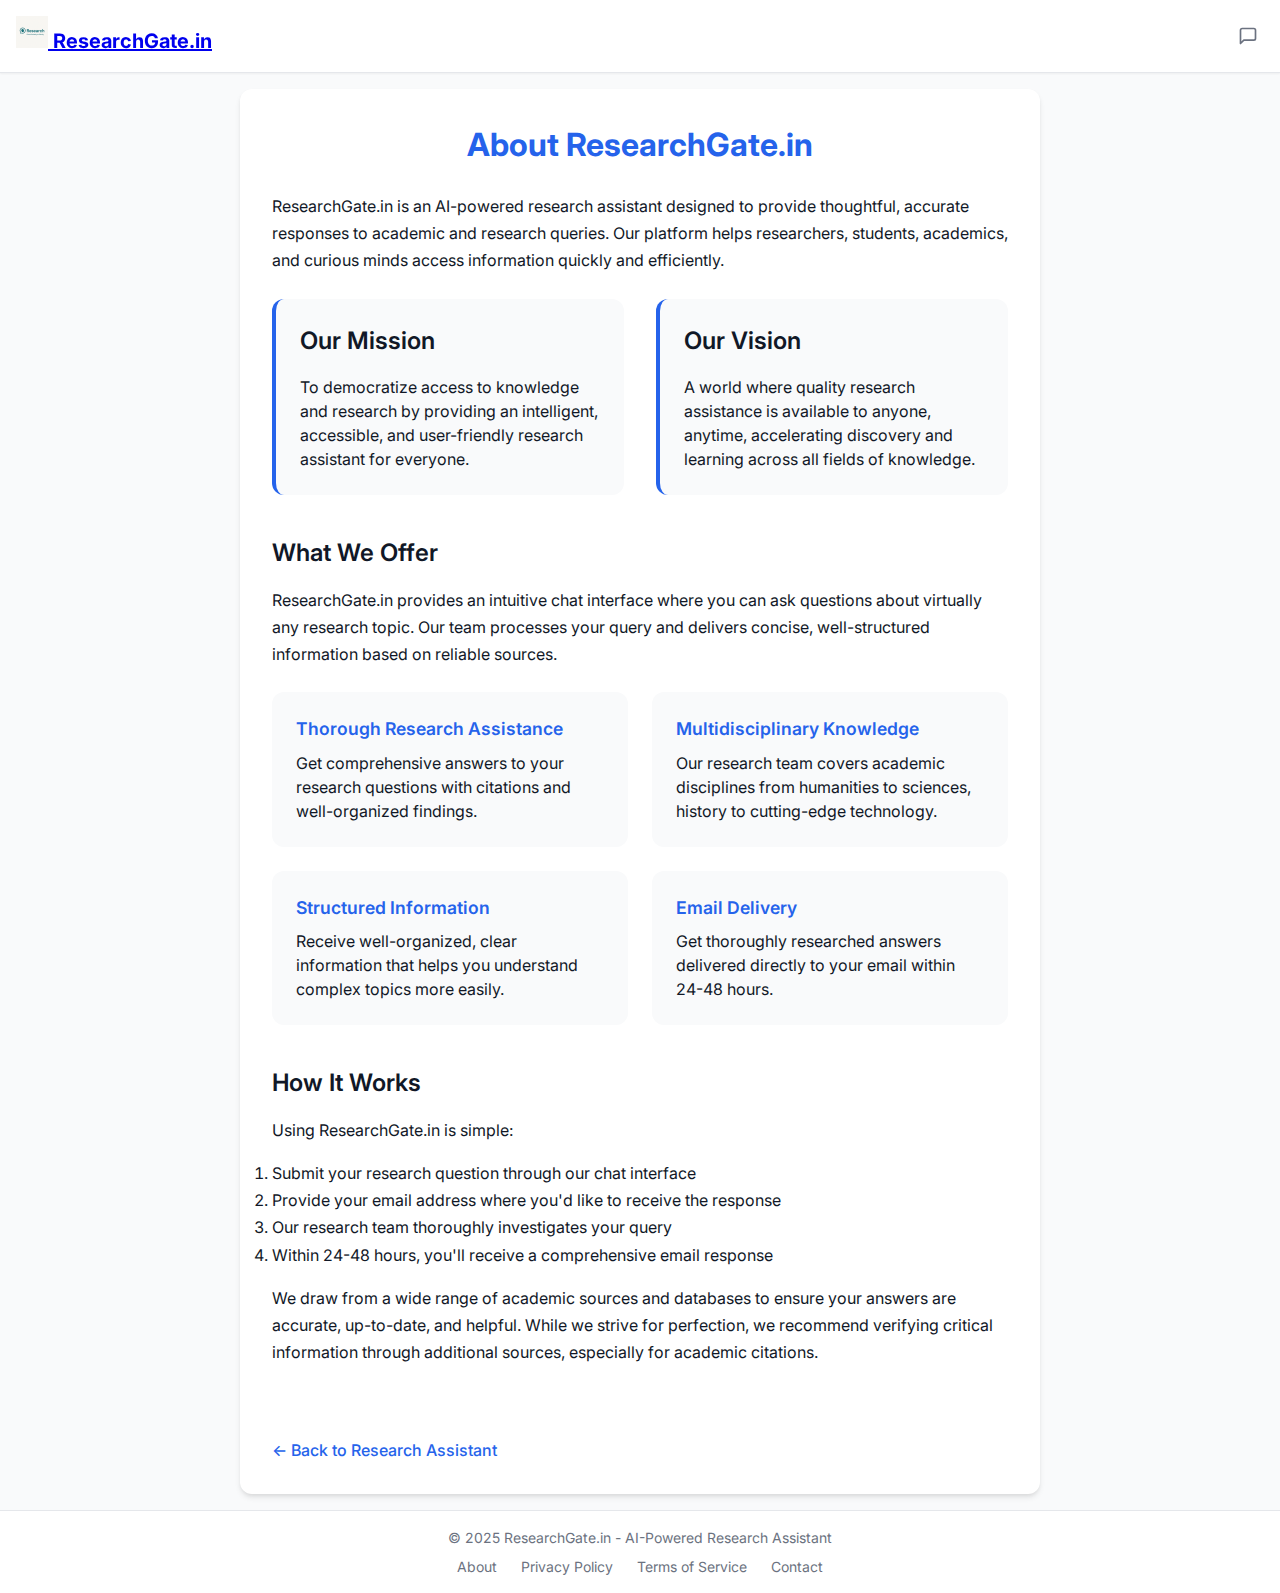
==== pages/about.html @ c2a3c477 "Commented Our Team in about.html" ====
<!DOCTYPE html>
<html lang="en">
<head>
    <meta charset="UTF-8">
    <meta name="viewport" content="width=device-width, initial-scale=1.0">
    <meta name="description" content="About ResearchGate.in - Learn about our AI-powered research assistant">
    <meta name="keywords" content="about, research assistant, AI research, academic research, research tool">
    <meta name="author" content="ResearchGate.in">
    <meta name="robots" content="index, follow">
    
    <!-- Open Graph / Social Media Meta Tags -->
    <meta property="og:title" content="About ResearchGate.in">
    <meta property="og:description" content="Learn about our AI-powered research assistant">
    <meta property="og:type" content="website">
    <meta property="og:url" content="https://mshammas.github.io/researchgatein/pages/about.html">
    <meta property="og:image" content="https://mshammas.github.io/researchgatein/assets/images/og-image.jpg">
    
    <!-- Twitter Card data -->
    <meta name="twitter:card" content="summary_large_image">
    <meta name="twitter:title" content="About ResearchGate.in">
    <meta name="twitter:description" content="Learn about our AI-powered research assistant">
    <meta name="twitter:image" content="https://mshammas.github.io/researchgatein/assets/images/twitter-image.jpg">
    
    <title>About - ResearchGate.in</title>
    
    <!-- Favicon -->
    <link rel="icon" type="image/png" href="../assets/images/favicon.png">
    <link rel="apple-touch-icon" href="../assets/images/apple-touch-icon.png">
    
    <!-- Preload fonts for better performance -->
    <link rel="preconnect" href="https://fonts.googleapis.com">
    <link rel="preconnect" href="https://fonts.gstatic.com" crossorigin>
    <link href="https://fonts.googleapis.com/css2?family=Inter:wght@400;500;600;700&display=swap" rel="stylesheet">
    
    <!-- External CSS -->
    <link rel="stylesheet" href="../assets/css/styles.css">
    
    <style>
        /* About page specific styles */
        .about-container {
            max-width: 800px;
            margin: 0 auto;
            padding: 2rem;
            background-color: var(--bg-primary);
            border-radius: var(--border-radius);
            box-shadow: var(--shadow-md);
        }
        
        .about-section {
            margin-bottom: 2.5rem;
        }
        
        .about-section:last-child {
            margin-bottom: 0;
        }
        
        .about-title {
            font-size: 2rem;
            font-weight: 700;
            color: var(--primary-color);
            margin-bottom: 1.5rem;
            text-align: center;
        }
        
        .section-title {
            font-size: 1.5rem;
            font-weight: 600;
            margin-bottom: 1rem;
            color: var(--text-primary);
        }
        
        .about-text {
            line-height: 1.7;
            margin-bottom: 1rem;
        }
        
        .mission-vision {
            display: grid;
            grid-template-columns: 1fr 1fr;
            gap: 2rem;
            margin-top: 1.5rem;
        }
        
        .mission, .vision {
            background-color: var(--bg-secondary);
            padding: 1.5rem;
            border-radius: var(--border-radius);
            border-left: 4px solid var(--primary-color);
        }
        
        .feature-grid {
            display: grid;
            grid-template-columns: repeat(2, 1fr);
            gap: 1.5rem;
            margin-top: 1.5rem;
        }
        
        .feature-item {
            background-color: var(--bg-secondary);
            padding: 1.5rem;
            border-radius: var(--border-radius);
            display: flex;
            flex-direction: column;
        }
        
        .feature-title {
            font-weight: 600;
            font-size: 1.1rem;
            margin-bottom: 0.5rem;
            color: var(--primary-color);
        }
        
        .team-grid {
            display: grid;
            grid-template-columns: repeat(auto-fill, minmax(200px, 1fr));
            gap: 2rem;
            margin-top: 1.5rem;
        }
        
        .team-member {
            text-align: center;
        }
        
        .team-photo {
            width: 120px;
            height: 120px;
            border-radius: 50%;
            background-color: var(--bg-secondary);
            margin: 0 auto 1rem;
            display: flex;
            align-items: center;
            justify-content: center;
            font-size: 2rem;
            color: var(--primary-color);
        }
        
        .team-name {
            font-weight: 600;
            margin-bottom: 0.25rem;
        }
        
        .team-role {
            font-size: 0.875rem;
            color: var(--text-secondary);
        }
        
        .back-to-home {
            display: inline-block;
            margin-top: 2rem;
            color: var(--primary-color);
            text-decoration: none;
            font-weight: 500;
            transition: var(--transition);
        }
        
        .back-to-home:hover {
            text-decoration: underline;
        }
        
        @media (max-width: 768px) {
            .mission-vision {
                grid-template-columns: 1fr;
                gap: 1rem;
            }
            
            .feature-grid {
                grid-template-columns: 1fr;
            }
            
            .about-container {
                padding: 1.5rem;
            }
        }
    </style>
</head>
<body>
    <header>
        <div class="logo">
            <a href="../index.html">
                <img src="../assets/images/logo.svg" alt="ResearchGate.in Logo">
                <span>ResearchGate.in</span>
            </a>
        </div>
        <div class="header-actions">
            <a href="../index.html" class="icon-button" aria-label="Back to Chat">
                <svg xmlns="http://www.w3.org/2000/svg" width="20" height="20" viewBox="0 0 24 24" fill="none" stroke="currentColor" stroke-width="2" stroke-linecap="round" stroke-linejoin="round">
                    <path d="M21 15a2 2 0 0 1-2 2H7l-4 4V5a2 2 0 0 1 2-2h14a2 2 0 0 1 2 2z"></path>
                </svg>
            </a>
        </div>
    </header>

    <main>
        <div class="about-container">
            <h1 class="about-title">About ResearchGate.in</h1>
            
            <section class="about-section">
                <p class="about-text">
                    ResearchGate.in is an AI-powered research assistant designed to provide thoughtful, accurate responses to academic and research queries. Our platform helps researchers, students, academics, and curious minds access information quickly and efficiently.
                </p>
                
                <div class="mission-vision">
                    <div class="mission">
                        <h3 class="section-title">Our Mission</h3>
                        <p>To democratize access to knowledge and research by providing an intelligent, accessible, and user-friendly research assistant for everyone.</p>
                    </div>
                    
                    <div class="vision">
                        <h3 class="section-title">Our Vision</h3>
                        <p>A world where quality research assistance is available to anyone, anytime, accelerating discovery and learning across all fields of knowledge.</p>
                    </div>
                </div>
            </section>
            
            <section class="about-section">
                <h2 class="section-title">What We Offer</h2>
                <p class="about-text">
                    ResearchGate.in provides an intuitive chat interface where you can ask questions about virtually any research topic. Our team processes your query and delivers concise, well-structured information based on reliable sources.
                </p>
                
                <div class="feature-grid">
                    <div class="feature-item">
                        <h3 class="feature-title">Thorough Research Assistance</h3>
                        <p>Get comprehensive answers to your research questions with citations and well-organized findings.</p>
                    </div>
                    
                    <div class="feature-item">
                        <h3 class="feature-title">Multidisciplinary Knowledge</h3>
                        <p>Our research team covers academic disciplines from humanities to sciences, history to cutting-edge technology.</p>
                    </div>
                    
                    <div class="feature-item">
                        <h3 class="feature-title">Structured Information</h3>
                        <p>Receive well-organized, clear information that helps you understand complex topics more easily.</p>
                    </div>
                    
                    <div class="feature-item">
                        <h3 class="feature-title">Email Delivery</h3>
                        <p>Get thoroughly researched answers delivered directly to your email within 24-48 hours.</p>
                    </div>
                </div>
            </section>
            
            <!--
            <section class="about-section">
                <h2 class="section-title">Our Team</h2>
                <p class="about-text">
                    ResearchGate.in was created by a group of researchers, technologists, and educators passionate about making knowledge more accessible.
                </p>
                
                <div class="team-grid">
                    <div class="team-member">
                        <div class="team-photo">MS</div>
                        <h3 class="team-name">Mohammed Shammas</h3>
                        <p class="team-role">Founder & Lead Researcher</p>
                    </div>
                    
                    <div class="team-member">
                        <div class="team-photo">RJ</div>
                        <h3 class="team-name">Rahul Jain</h3>
                        <p class="team-role">UX Designer</p>
                    </div>
                    
                    <div class="team-member">
                        <div class="team-photo">SK</div>
                        <h3 class="team-name">Sanjay Kumar</h3>
                        <p class="team-role">Full-Stack Developer</p>
                    </div>
                    
                    <div class="team-member">
                        <div class="team-photo">AP</div>
                        <h3 class="team-name">Anjali Patel</h3>
                        <p class="team-role">Research Specialist</p>
                    </div>
                </div>
            </section>
            -->

            <section class="about-section">
                <h2 class="section-title">How It Works</h2>
                <p class="about-text">
                    Using ResearchGate.in is simple:
                </p>
                <ol class="about-text">
                    <li>Submit your research question through our chat interface</li>
                    <li>Provide your email address where you'd like to receive the response</li>
                    <li>Our research team thoroughly investigates your query</li>
                    <li>Within 24-48 hours, you'll receive a comprehensive email response</li>
                </ol>
                <p class="about-text">
                    We draw from a wide range of academic sources and databases to ensure your answers are accurate, up-to-date, and helpful. While we strive for perfection, we recommend verifying critical information through additional sources, especially for academic citations.
                </p>
            </section>
            
            <a href="../index.html" class="back-to-home">
                ← Back to Research Assistant
            </a>
        </div>
    </main>

    <footer>
        <div>&copy; 2025 ResearchGate.in - AI-Powered Research Assistant</div>
        <div class="footer-links">
            <a href="about.html">About</a>
            <a href="privacy.html">Privacy Policy</a>
            <a href="terms.html">Terms of Service</a>
            <a href="contact.html">Contact</a>
        </div>
    </footer>
</body>
</html>
---- assets/css/styles.css ----
:root {
    --primary-color: #2563eb;
    --primary-hover: #1d4ed8;
    --secondary-color: #f3f4f6;
    --text-primary: #111827;
    --text-secondary: #4b5563;
    --text-tertiary: #6b7280;
    --bg-primary: #ffffff;
    --bg-secondary: #f9fafb;
    --border-color: #e5e7eb;
    --assistant-bg: #f0f5ff;
    --user-bg: #f3f4f6;
    --success: #10b981;
    --error: #ef4444;
    --warning: #f59e0b;
    --border-radius: 0.75rem;
    --shadow-sm: 0 1px 2px rgba(0, 0, 0, 0.05);
    --shadow-md: 0 4px 6px -1px rgba(0, 0, 0, 0.1), 0 2px 4px -1px rgba(0, 0, 0, 0.06);
    --shadow-lg: 0 10px 15px -3px rgba(0, 0, 0, 0.1), 0 4px 6px -2px rgba(0, 0, 0, 0.05);
    --transition: all 0.2s ease;
}

* {
    margin: 0;
    padding: 0;
    box-sizing: border-box;
}

body {
    font-family: 'Inter', -apple-system, BlinkMacSystemFont, 'Segoe UI', Roboto, Oxygen, Ubuntu, Cantarell, 'Open Sans', 'Helvetica Neue', sans-serif;
    color: var(--text-primary);
    background-color: var(--bg-secondary);
    line-height: 1.5;
    min-height: 100vh;
    display: flex;
    flex-direction: column;
}

header {
    background-color: var(--bg-primary);
    border-bottom: 1px solid var(--border-color);
    padding: 1rem;
    display: flex;
    align-items: center;
    justify-content: space-between;
    position: sticky;
    top: 0;
    z-index: 10;
    box-shadow: var(--shadow-sm);
}

.logo {
    display: flex;
    align-items: center;
    gap: 0.5rem;
    font-weight: 700;
    font-size: 1.25rem;
    color: var(--primary-color);
}

.logo img {
    height: 2rem;
    width: auto;
}

.header-actions {
    display: flex;
    gap: 1rem;
    align-items: center;
}

main {
    flex: 1;
    display: flex;
    flex-direction: column;
    max-width: 72rem;
    margin: 0 auto;
    width: 100%;
    padding: 1rem;
    height: calc(100vh - 8rem);
}

.chat-container {
    flex: 1;
    display: flex;
    flex-direction: column;
    background-color: var(--bg-primary);
    border-radius: var(--border-radius);
    box-shadow: var(--shadow-md);
    overflow: hidden;
    height: 100%;
}

.chat-header {
    padding: 1rem;
    border-bottom: 1px solid var(--border-color);
    display: flex;
    align-items: center;
    justify-content: space-between;
}

.chat-title {
    font-weight: 600;
    font-size: 1.125rem;
}

.chat-options {
    display: flex;
    gap: 0.5rem;
}

.icon-button {
    background: none;
    border: none;
    cursor: pointer;
    width: 2rem;
    height: 2rem;
    border-radius: 50%;
    display: flex;
    align-items: center;
    justify-content: center;
    color: var(--text-tertiary);
    transition: var(--transition);
}

.icon-button:hover {
    background-color: var(--secondary-color);
    color: var(--text-primary);
}

.chat-messages {
    flex: 1;
    overflow-y: auto;
    padding: 1rem;
    display: flex;
    flex-direction: column;
    gap: 1rem;
}

.message {
    display: flex;
    flex-direction: column;
    max-width: 80%;
    padding: 1rem;
    border-radius: var(--border-radius);
    animation: fadeIn 0.3s ease-in-out;
}

.message.assistant {
    align-self: flex-start;
    background-color: var(--assistant-bg);
    border: 1px solid rgba(37, 99, 235, 0.2);
}

.message.user {
    align-self: flex-end;
    background-color: var(--user-bg);
    border: 1px solid var(--border-color);
}

.message-header {
    display: flex;
    align-items: center;
    gap: 0.5rem;
    margin-bottom: 0.5rem;
}

.avatar {
    width: 1.5rem;
    height: 1.5rem;
    border-radius: 50%;
    background-color: var(--primary-color);
    display: flex;
    align-items: center;
    justify-content: center;
    color: white;
    font-weight: 600;
    font-size: 0.75rem;
}

.user .avatar {
    background-color: var(--text-tertiary);
}

.message-sender {
    font-weight: 600;
    font-size: 0.875rem;
}

.message-time {
    font-size: 0.75rem;
    color: var(--text-tertiary);
}

.message-content {
    word-wrap: break-word;
}

.message-content p {
    margin-bottom: 0.75rem;
}

.message-content p:last-child {
    margin-bottom: 0;
}

/* Email collection form styles */
.email-collection-form {
    margin-top: 1rem;
    display: flex;
    gap: 0.5rem;
}

.email-input {
    flex: 1;
    padding: 0.75rem;
    border: 1px solid var(--border-color);
    border-radius: var(--border-radius);
    font-family: inherit;
    font-size: 0.9rem;
    outline: none;
    transition: var(--transition);
}

.email-input:focus {
    border-color: var(--primary-color);
    box-shadow: 0 0 0 2px rgba(37, 99, 235, 0.2);
}

.submit-email-button {
    background-color: var(--primary-color);
    color: white;
    border: none;
    border-radius: var(--border-radius);
    padding: 0.75rem 1rem;
    font-weight: 500;
    cursor: pointer;
    transition: var(--transition);
}

.submit-email-button:hover {
    background-color: var(--primary-hover);
}

.welcome-message {
    text-align: center;
    max-width: 600px;
    margin: 2rem auto;
    padding: 2rem;
    background-color: var(--bg-primary);
    border-radius: var(--border-radius);
    box-shadow: var(--shadow-md);
}

.welcome-title {
    font-size: 1.5rem;
    font-weight: 700;
    margin-bottom: 1rem;
    color: var(--primary-color);
}

.chat-input-container {
    padding: 1rem;
    border-top: 1px solid var(--border-color);
    background-color: var(--bg-primary);
    position: relative;
}

.chat-input-wrapper {
    display: flex;
    align-items: flex-end;
    border: 1px solid var(--border-color);
    border-radius: var(--border-radius);
    background-color: var(--bg-primary);
    transition: var(--transition);
    position: relative;
    overflow: hidden;
}

.chat-input-wrapper:focus-within {
    border-color: var(--primary-color);
    box-shadow: 0 0 0 2px rgba(37, 99, 235, 0.2);
}

.chat-input {
    flex: 1;
    border: none;
    outline: none;
    padding: 0.75rem 1rem;
    resize: none;
    font-family: inherit;
    font-size: 1rem;
    color: var(--text-primary);
    min-height: 3rem;
    max-height: 10rem;
    overflow-y: auto;
    background: transparent;
}

.chat-input::placeholder {
    color: var(--text-tertiary);
}

.chat-actions {
    display: flex;
    align-items: center;
    padding-right: 0.5rem;
}

.attachment-button,
.send-button {
    background: none;
    border: none;
    cursor: pointer;
    width: 2.5rem;
    height: 2.5rem;
    border-radius: 50%;
    display: flex;
    align-items: center;
    justify-content: center;
    transition: var(--transition);
}

.attachment-button {
    color: var(--text-tertiary);
}

.attachment-button:hover {
    background-color: var(--secondary-color);
    color: var(--text-primary);
}

.send-button {
    background-color: var(--primary-color);
    color: white;
    margin-left: 0.5rem;
}

.send-button:hover {
    background-color: var(--primary-hover);
}

.send-button:disabled {
    background-color: var(--border-color);
    cursor: not-allowed;
}

.rate-limit-info {
    font-size: 0.75rem;
    color: var(--text-tertiary);
    text-align: center;
    margin-top: 0.5rem;
}

footer {
    background-color: var(--bg-primary);
    border-top: 1px solid var(--border-color);
    padding: 1rem;
    text-align: center;
    font-size: 0.875rem;
    color: var(--text-tertiary);
}

.footer-links {
    display: flex;
    justify-content: center;
    gap: 1.5rem;
    margin-top: 0.5rem;
}

.footer-links a {
    color: var(--text-tertiary);
    text-decoration: none;
    transition: var(--transition);
}

.footer-links a:hover {
    color: var(--primary-color);
}

/* Loading animation */
.loading {
    display: inline-flex;
    align-items: center;
    gap: 0.25rem;
}

.loading-dot {
    width: 0.5rem;
    height: 0.5rem;
    border-radius: 50%;
    background-color: var(--primary-color);
    animation: bounce 1.4s infinite ease-in-out both;
}

.loading-dot:nth-child(1) {
    animation-delay: -0.32s;
}

.loading-dot:nth-child(2) {
    animation-delay: -0.16s;
}

@keyframes bounce {
    0%, 80%, 100% {
        transform: scale(0);
    }
    40% {
        transform: scale(1);
    }
}

@keyframes fadeIn {
    from {
        opacity: 0;
        transform: translateY(10px);
    }
    to {
        opacity: 1;
        transform: translateY(0);
    }
}

/* Responsive adjustments */
@media (max-width: 768px) {
    .message {
        max-width: 90%;
    }
}

@media (max-width: 480px) {
    header {
        padding: 0.75rem;
    }

    .logo {
        font-size: 1rem;
    }

    .logo img {
        height: 1.5rem;
    }

    main {
        padding: 0.5rem;
        height: calc(100vh - 7rem);
    }

    .chat-header {
        padding: 0.75rem;
    }

    .chat-title {
        font-size: 1rem;
    }

    .message {
        padding: 0.75rem;
        max-width: 100%;
    }

    .chat-input-container {
        padding: 0.75rem;
    }

    .chat-input {
        padding: 0.5rem 0.75rem;
        font-size: 0.875rem;
    }

    .welcome-message {
        padding: 1.5rem;
        margin: 1rem auto;
    }

    .welcome-title {
        font-size: 1.25rem;
    }

    footer {
        padding: 0.75rem;
    }
}
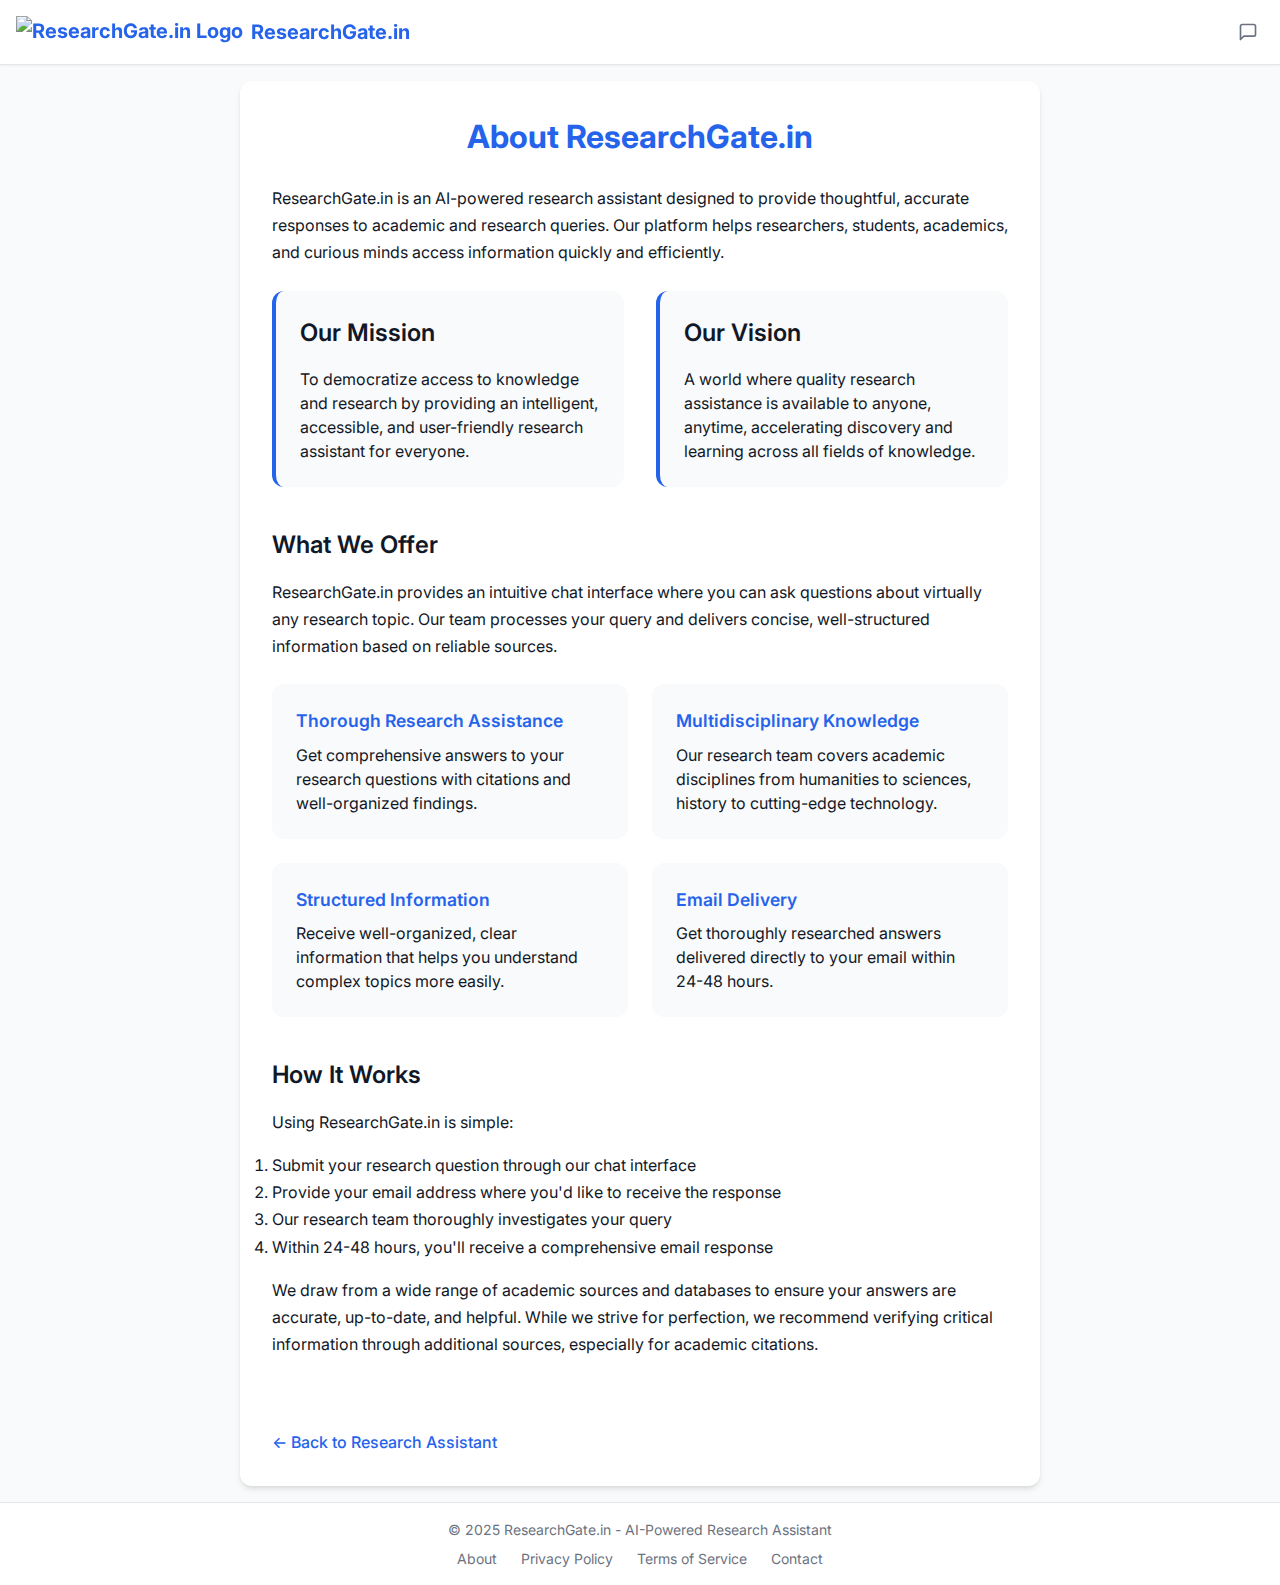
==== commit 1451c494: "updates to fix header" ====
--- a/pages/about.html
+++ b/pages/about.html
@@ -176,8 +176,8 @@
 <body>
     <header>
         <div class="logo">
-            <a href="../index.html">
-                <img src="../assets/images/logo.svg" alt="ResearchGate.in Logo">
+            <a href="./index.html" title="Go to homepage">
+                <img src="./assets/images/icon-transparent.png" alt="ResearchGate.in Logo">
                 <span>ResearchGate.in</span>
             </a>
         </div>
--- a/assets/css/styles.css
+++ b/assets/css/styles.css
@@ -58,9 +58,27 @@
     color: var(--primary-color);
 }
 
+.logo a {
+    display: flex;
+    align-items: center;
+    gap: 0.5rem;
+    text-decoration: none;
+    color: var(--primary-color);
+}
+
 .logo img {
     height: 2rem;
     width: auto;
+    display: block; /* Helps with alignment */
+}
+
+.logo span {
+    font-weight: 700;
+    font-size: 1.25rem;
+}
+
+.logo a:hover {
+    opacity: 0.9;
 }
 
 .header-actions {
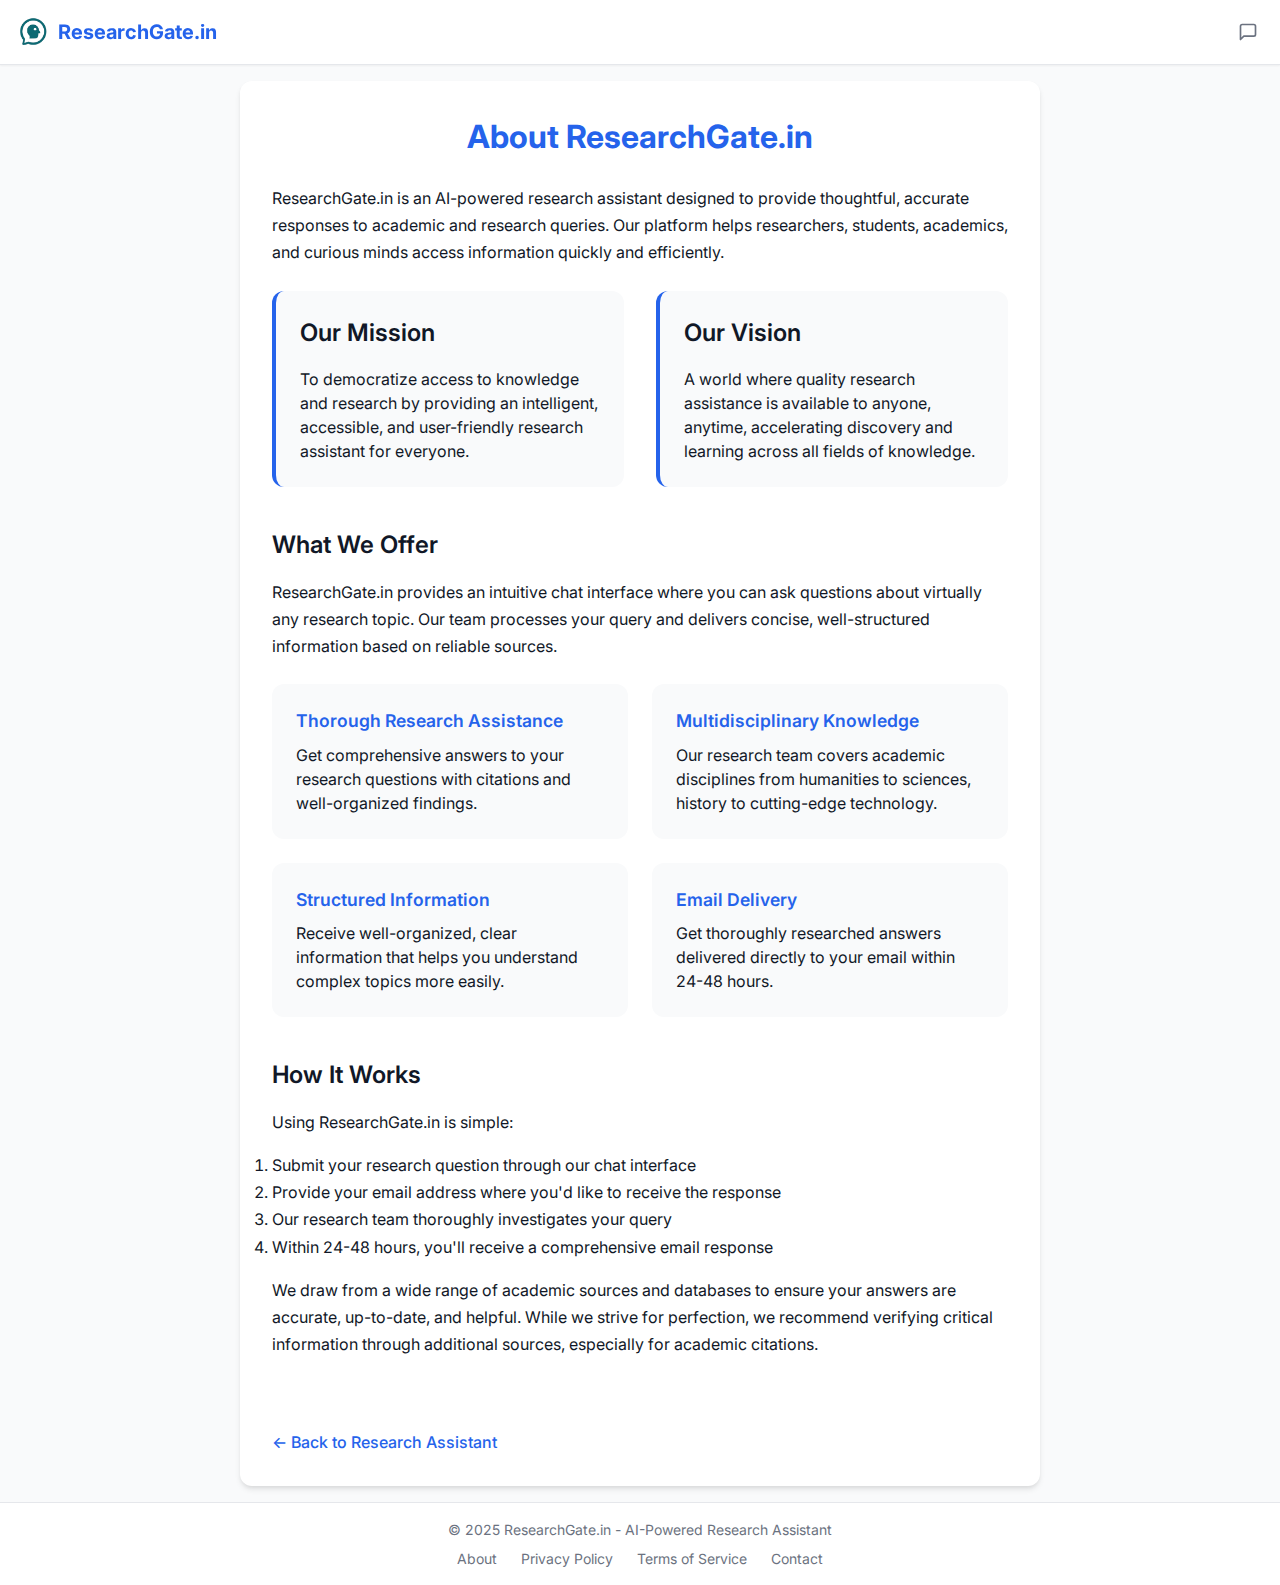
==== commit 89d9998e: "updates to fix header and mobile optimization in css" ====
--- a/pages/about.html
+++ b/pages/about.html
@@ -2,7 +2,7 @@
 <html lang="en">
 <head>
     <meta charset="UTF-8">
-    <meta name="viewport" content="width=device-width, initial-scale=1.0">
+    <meta name="viewport" content="width=device-width, initial-scale=1.0, maximum-scale=1.0, user-scalable=no">
     <meta name="description" content="About ResearchGate.in - Learn about our AI-powered research assistant">
     <meta name="keywords" content="about, research assistant, AI research, academic research, research tool">
     <meta name="author" content="ResearchGate.in">
@@ -176,8 +176,8 @@
 <body>
     <header>
         <div class="logo">
-            <a href="./index.html" title="Go to homepage">
-                <img src="./assets/images/icon-transparent.png" alt="ResearchGate.in Logo">
+            <a href="../index.html" title="Go to homepage">
+                <img src="../assets/images/icon-transparent.png" alt="ResearchGate.in Logo">
                 <span>ResearchGate.in</span>
             </a>
         </div>
--- a/assets/css/styles.css
+++ b/assets/css/styles.css
@@ -153,6 +153,7 @@
     display: flex;
     flex-direction: column;
     gap: 1rem;
+    -webkit-overflow-scrolling: touch; /* Fix iOS scrolling */
 }
 
 .message {
@@ -447,55 +448,133 @@
 }
 
 @media (max-width: 480px) {
+    /* Header adjustments */
     header {
-        padding: 0.75rem;
-    }
-
+        padding: 0.5rem 0.75rem;
+    }
+    
     .logo {
         font-size: 1rem;
     }
-
+    
     .logo img {
         height: 1.5rem;
     }
-
+    
+    .logo span {
+        font-size: 1rem;
+    }
+    
+    /* Main content adjustments */
     main {
         padding: 0.5rem;
-        height: calc(100vh - 7rem);
-    }
-
+        height: calc(100vh - 6.5rem);
+    }
+    
+    /* Chat container adjustments */
+    .chat-container {
+        border-radius: 0.5rem;
+    }
+    
     .chat-header {
-        padding: 0.75rem;
-    }
-
+        padding: 0.5rem 0.75rem;
+    }
+    
     .chat-title {
         font-size: 1rem;
     }
-
+    
+    .chat-messages {
+        padding: 0.5rem;
+        gap: 0.75rem;
+    }
+    
     .message {
+        padding: 0.5rem 0.75rem;
+        max-width: 100%;
+        margin-bottom: 0.25rem;
+    }
+    
+    /* Input area adjustments */
+    .chat-input-container {
+        padding: 0.5rem 0.75rem;
+    }
+    
+    .chat-input {
+        padding: 0.5rem;
+        min-height: 2.5rem;
+        font-size: 0.875rem;
+    }
+    
+    .chat-actions {
+        padding-right: 0.25rem;
+    }
+    
+    /* Welcome message adjustments */
+    .welcome-message {
+        padding: 1rem;
+        margin: 0.5rem auto 1rem;
+    }
+    
+    .welcome-title {
+        font-size: 1.125rem;
+        margin-bottom: 0.75rem;
+    }
+    
+    /* Footer adjustments */
+    footer {
+        padding: 0.5rem;
+        font-size: 0.75rem;
+    }
+    
+    .footer-links {
+        gap: 0.75rem;
+    }
+    
+    /* Email form adjustments */
+    .email-collection-form {
+        flex-direction: column;
+        gap: 0.5rem;
+    }
+    
+    .email-input, 
+    .submit-email-button {
+        width: 100%;
+    }
+
+    /* Touch-friendly improvements */
+    .icon-button,
+    .attachment-button,
+    .send-button {
+        min-width: 2.5rem;
+        min-height: 2.5rem;
+    }
+    
+    .chat-input-wrapper {
+        padding-right: 0.25rem;
+    }
+    
+    /* Increase spacing between footer links for touch */
+    .footer-links a {
+        padding: 0.25rem 0;
+    }
+}
+
+/* Very small screens */
+@media (max-width: 320px) {
+    .logo span {
+        font-size: 0.875rem;
+    }
+    
+    .message-content {
+        font-size: 0.875rem;
+    }
+    
+    .welcome-message {
         padding: 0.75rem;
-        max-width: 100%;
-    }
-
-    .chat-input-container {
-        padding: 0.75rem;
-    }
-
-    .chat-input {
-        padding: 0.5rem 0.75rem;
-        font-size: 0.875rem;
-    }
-
-    .welcome-message {
-        padding: 1.5rem;
-        margin: 1rem auto;
-    }
-
+    }
+    
     .welcome-title {
-        font-size: 1.25rem;
-    }
-
-    footer {
-        padding: 0.75rem;
-    }
-}
+        font-size: 1rem;
+    }
+}
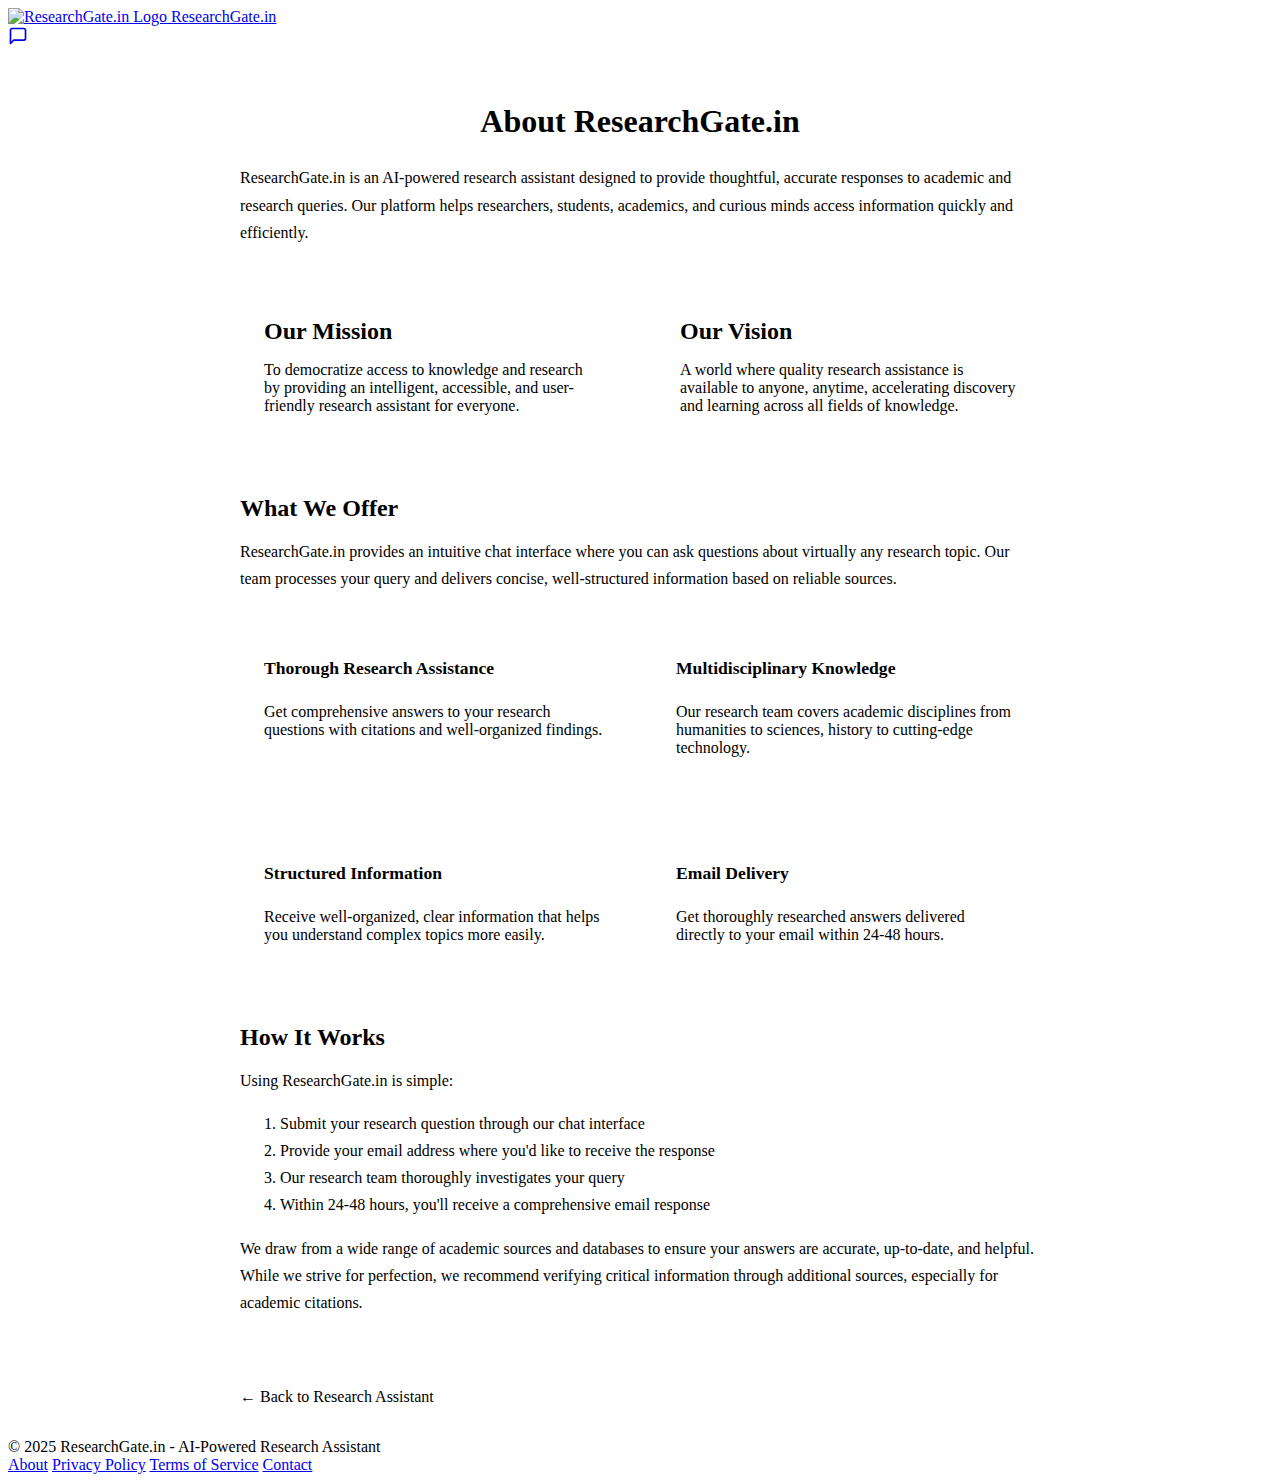
==== commit 66137806: "updated home to researchgate.in" ====
--- a/pages/about.html
+++ b/pages/about.html
@@ -12,20 +12,20 @@
     <meta property="og:title" content="About ResearchGate.in">
     <meta property="og:description" content="Learn about our AI-powered research assistant">
     <meta property="og:type" content="website">
-    <meta property="og:url" content="https://mshammas.github.io/researchgatein/pages/about.html">
-    <meta property="og:image" content="https://mshammas.github.io/researchgatein/assets/images/og-image.jpg">
+    <meta property="og:url" content="https://researchgate.in">
+    <meta property="og:image" content="https://researchgate.in/assets/images/og-image.jpg">
     
     <!-- Twitter Card data -->
     <meta name="twitter:card" content="summary_large_image">
     <meta name="twitter:title" content="About ResearchGate.in">
     <meta name="twitter:description" content="Learn about our AI-powered research assistant">
-    <meta name="twitter:image" content="https://mshammas.github.io/researchgatein/assets/images/twitter-image.jpg">
+    <meta name="twitter:image" content="https://researchgate.in/assets/images/twitter-image.jpg">
     
     <title>About - ResearchGate.in</title>
     
     <!-- Favicon -->
-    <link rel="icon" type="image/png" href="../assets/images/favicon.png">
-    <link rel="apple-touch-icon" href="../assets/images/apple-touch-icon.png">
+    <link rel="icon" type="image/png" href="./assets/images/favicon.png">
+    <link rel="apple-touch-icon" href="./assets/images/apple-touch-icon.png">
     
     <!-- Preload fonts for better performance -->
     <link rel="preconnect" href="https://fonts.googleapis.com">
@@ -33,7 +33,7 @@
     <link href="https://fonts.googleapis.com/css2?family=Inter:wght@400;500;600;700&display=swap" rel="stylesheet">
     
     <!-- External CSS -->
-    <link rel="stylesheet" href="../assets/css/styles.css">
+    <link rel="stylesheet" href="./assets/css/styles.css">
     
     <style>
         /* About page specific styles */
@@ -177,7 +177,7 @@
     <header>
         <div class="logo">
             <a href="../index.html" title="Go to homepage">
-                <img src="../assets/images/icon-transparent.png" alt="ResearchGate.in Logo">
+                <img src="./assets/images/icon-transparent.png" alt="ResearchGate.in Logo">
                 <span>ResearchGate.in</span>
             </a>
         </div>
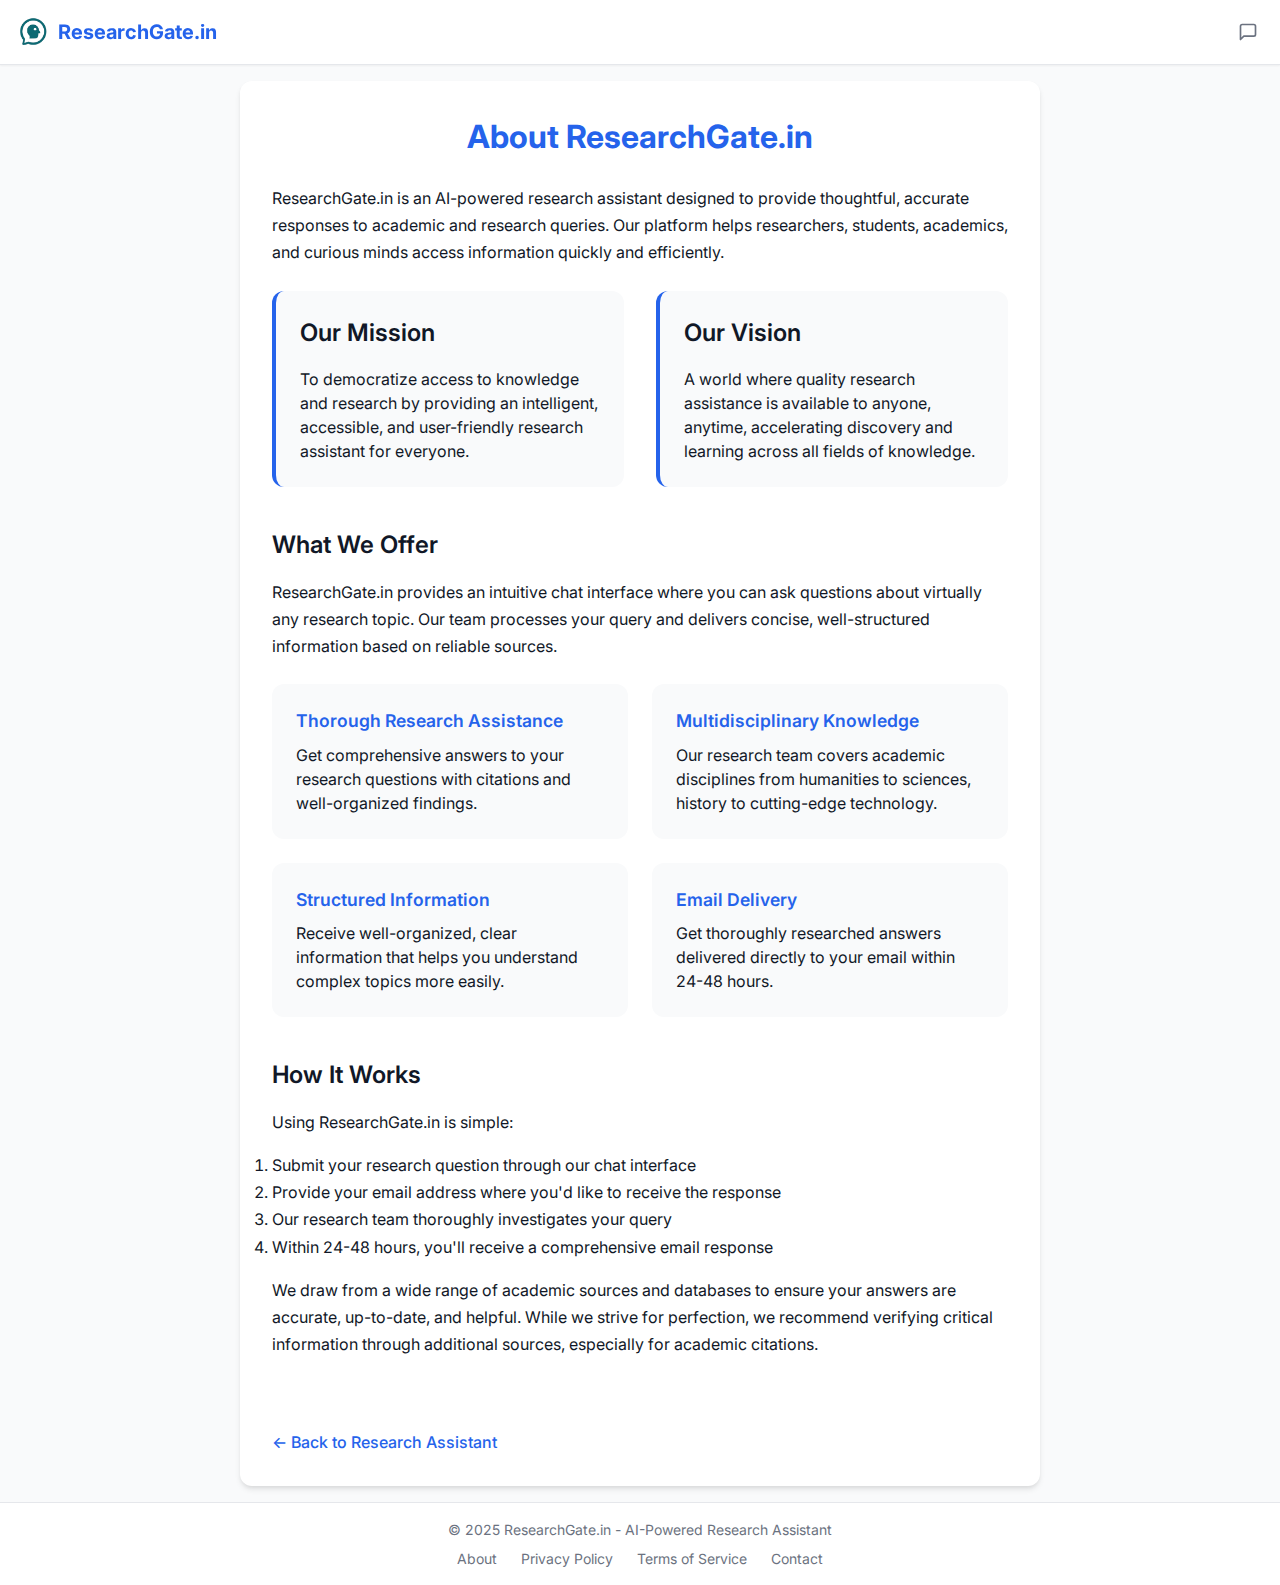
==== commit ba1eb3b6: "fixed links" ====
--- a/pages/about.html
+++ b/pages/about.html
@@ -24,8 +24,8 @@
     <title>About - ResearchGate.in</title>
     
     <!-- Favicon -->
-    <link rel="icon" type="image/png" href="./assets/images/favicon.png">
-    <link rel="apple-touch-icon" href="./assets/images/apple-touch-icon.png">
+    <link rel="icon" type="image/png" href="../assets/images/favicon.png">
+    <link rel="apple-touch-icon" href="../assets/images/apple-touch-icon.png">
     
     <!-- Preload fonts for better performance -->
     <link rel="preconnect" href="https://fonts.googleapis.com">
@@ -33,7 +33,7 @@
     <link href="https://fonts.googleapis.com/css2?family=Inter:wght@400;500;600;700&display=swap" rel="stylesheet">
     
     <!-- External CSS -->
-    <link rel="stylesheet" href="./assets/css/styles.css">
+    <link rel="stylesheet" href="../assets/css/styles.css">
     
     <style>
         /* About page specific styles */
@@ -177,7 +177,7 @@
     <header>
         <div class="logo">
             <a href="../index.html" title="Go to homepage">
-                <img src="./assets/images/icon-transparent.png" alt="ResearchGate.in Logo">
+                <img src="../assets/images/icon-transparent.png" alt="ResearchGate.in Logo">
                 <span>ResearchGate.in</span>
             </a>
         </div>
--- a/assets/css/styles.css
+++ b/assets/css/styles.css
@@ -0,0 +1,580 @@
+:root {
+    --primary-color: #2563eb;
+    --primary-hover: #1d4ed8;
+    --secondary-color: #f3f4f6;
+    --text-primary: #111827;
+    --text-secondary: #4b5563;
+    --text-tertiary: #6b7280;
+    --bg-primary: #ffffff;
+    --bg-secondary: #f9fafb;
+    --border-color: #e5e7eb;
+    --assistant-bg: #f0f5ff;
+    --user-bg: #f3f4f6;
+    --success: #10b981;
+    --error: #ef4444;
+    --warning: #f59e0b;
+    --border-radius: 0.75rem;
+    --shadow-sm: 0 1px 2px rgba(0, 0, 0, 0.05);
+    --shadow-md: 0 4px 6px -1px rgba(0, 0, 0, 0.1), 0 2px 4px -1px rgba(0, 0, 0, 0.06);
+    --shadow-lg: 0 10px 15px -3px rgba(0, 0, 0, 0.1), 0 4px 6px -2px rgba(0, 0, 0, 0.05);
+    --transition: all 0.2s ease;
+}
+
+* {
+    margin: 0;
+    padding: 0;
+    box-sizing: border-box;
+}
+
+body {
+    font-family: 'Inter', -apple-system, BlinkMacSystemFont, 'Segoe UI', Roboto, Oxygen, Ubuntu, Cantarell, 'Open Sans', 'Helvetica Neue', sans-serif;
+    color: var(--text-primary);
+    background-color: var(--bg-secondary);
+    line-height: 1.5;
+    min-height: 100vh;
+    display: flex;
+    flex-direction: column;
+}
+
+header {
+    background-color: var(--bg-primary);
+    border-bottom: 1px solid var(--border-color);
+    padding: 1rem;
+    display: flex;
+    align-items: center;
+    justify-content: space-between;
+    position: sticky;
+    top: 0;
+    z-index: 10;
+    box-shadow: var(--shadow-sm);
+}
+
+.logo {
+    display: flex;
+    align-items: center;
+    gap: 0.5rem;
+    font-weight: 700;
+    font-size: 1.25rem;
+    color: var(--primary-color);
+}
+
+.logo a {
+    display: flex;
+    align-items: center;
+    gap: 0.5rem;
+    text-decoration: none;
+    color: var(--primary-color);
+}
+
+.logo img {
+    height: 2rem;
+    width: auto;
+    display: block; /* Helps with alignment */
+}
+
+.logo span {
+    font-weight: 700;
+    font-size: 1.25rem;
+}
+
+.logo a:hover {
+    opacity: 0.9;
+}
+
+.header-actions {
+    display: flex;
+    gap: 1rem;
+    align-items: center;
+}
+
+main {
+    flex: 1;
+    display: flex;
+    flex-direction: column;
+    max-width: 72rem;
+    margin: 0 auto;
+    width: 100%;
+    padding: 1rem;
+    height: calc(100vh - 8rem);
+}
+
+.chat-container {
+    flex: 1;
+    display: flex;
+    flex-direction: column;
+    background-color: var(--bg-primary);
+    border-radius: var(--border-radius);
+    box-shadow: var(--shadow-md);
+    overflow: hidden;
+    height: 100%;
+}
+
+.chat-header {
+    padding: 1rem;
+    border-bottom: 1px solid var(--border-color);
+    display: flex;
+    align-items: center;
+    justify-content: space-between;
+}
+
+.chat-title {
+    font-weight: 600;
+    font-size: 1.125rem;
+}
+
+.chat-options {
+    display: flex;
+    gap: 0.5rem;
+}
+
+.icon-button {
+    background: none;
+    border: none;
+    cursor: pointer;
+    width: 2rem;
+    height: 2rem;
+    border-radius: 50%;
+    display: flex;
+    align-items: center;
+    justify-content: center;
+    color: var(--text-tertiary);
+    transition: var(--transition);
+}
+
+.icon-button:hover {
+    background-color: var(--secondary-color);
+    color: var(--text-primary);
+}
+
+.chat-messages {
+    flex: 1;
+    overflow-y: auto;
+    padding: 1rem;
+    display: flex;
+    flex-direction: column;
+    gap: 1rem;
+    -webkit-overflow-scrolling: touch; /* Fix iOS scrolling */
+}
+
+.message {
+    display: flex;
+    flex-direction: column;
+    max-width: 80%;
+    padding: 1rem;
+    border-radius: var(--border-radius);
+    animation: fadeIn 0.3s ease-in-out;
+}
+
+.message.assistant {
+    align-self: flex-start;
+    background-color: var(--assistant-bg);
+    border: 1px solid rgba(37, 99, 235, 0.2);
+}
+
+.message.user {
+    align-self: flex-end;
+    background-color: var(--user-bg);
+    border: 1px solid var(--border-color);
+}
+
+.message-header {
+    display: flex;
+    align-items: center;
+    gap: 0.5rem;
+    margin-bottom: 0.5rem;
+}
+
+.avatar {
+    width: 1.5rem;
+    height: 1.5rem;
+    border-radius: 50%;
+    background-color: var(--primary-color);
+    display: flex;
+    align-items: center;
+    justify-content: center;
+    color: white;
+    font-weight: 600;
+    font-size: 0.75rem;
+}
+
+.user .avatar {
+    background-color: var(--text-tertiary);
+}
+
+.message-sender {
+    font-weight: 600;
+    font-size: 0.875rem;
+}
+
+.message-time {
+    font-size: 0.75rem;
+    color: var(--text-tertiary);
+}
+
+.message-content {
+    word-wrap: break-word;
+}
+
+.message-content p {
+    margin-bottom: 0.75rem;
+}
+
+.message-content p:last-child {
+    margin-bottom: 0;
+}
+
+/* Email collection form styles */
+.email-collection-form {
+    margin-top: 1rem;
+    display: flex;
+    gap: 0.5rem;
+}
+
+.email-input {
+    flex: 1;
+    padding: 0.75rem;
+    border: 1px solid var(--border-color);
+    border-radius: var(--border-radius);
+    font-family: inherit;
+    font-size: 0.9rem;
+    outline: none;
+    transition: var(--transition);
+}
+
+.email-input:focus {
+    border-color: var(--primary-color);
+    box-shadow: 0 0 0 2px rgba(37, 99, 235, 0.2);
+}
+
+.submit-email-button {
+    background-color: var(--primary-color);
+    color: white;
+    border: none;
+    border-radius: var(--border-radius);
+    padding: 0.75rem 1rem;
+    font-weight: 500;
+    cursor: pointer;
+    transition: var(--transition);
+}
+
+.submit-email-button:hover {
+    background-color: var(--primary-hover);
+}
+
+.welcome-message {
+    text-align: center;
+    max-width: 600px;
+    margin: 2rem auto;
+    padding: 2rem;
+    background-color: var(--bg-primary);
+    border-radius: var(--border-radius);
+    box-shadow: var(--shadow-md);
+}
+
+.welcome-title {
+    font-size: 1.5rem;
+    font-weight: 700;
+    margin-bottom: 1rem;
+    color: var(--primary-color);
+}
+
+.chat-input-container {
+    padding: 1rem;
+    border-top: 1px solid var(--border-color);
+    background-color: var(--bg-primary);
+    position: relative;
+}
+
+.chat-input-wrapper {
+    display: flex;
+    align-items: flex-end;
+    border: 1px solid var(--border-color);
+    border-radius: var(--border-radius);
+    background-color: var(--bg-primary);
+    transition: var(--transition);
+    position: relative;
+    overflow: hidden;
+}
+
+.chat-input-wrapper:focus-within {
+    border-color: var(--primary-color);
+    box-shadow: 0 0 0 2px rgba(37, 99, 235, 0.2);
+}
+
+.chat-input {
+    flex: 1;
+    border: none;
+    outline: none;
+    padding: 0.75rem 1rem;
+    resize: none;
+    font-family: inherit;
+    font-size: 1rem;
+    color: var(--text-primary);
+    min-height: 3rem;
+    max-height: 10rem;
+    overflow-y: auto;
+    background: transparent;
+}
+
+.chat-input::placeholder {
+    color: var(--text-tertiary);
+}
+
+.chat-actions {
+    display: flex;
+    align-items: center;
+    padding-right: 0.5rem;
+}
+
+.attachment-button,
+.send-button {
+    background: none;
+    border: none;
+    cursor: pointer;
+    width: 2.5rem;
+    height: 2.5rem;
+    border-radius: 50%;
+    display: flex;
+    align-items: center;
+    justify-content: center;
+    transition: var(--transition);
+}
+
+.attachment-button {
+    color: var(--text-tertiary);
+}
+
+.attachment-button:hover {
+    background-color: var(--secondary-color);
+    color: var(--text-primary);
+}
+
+.send-button {
+    background-color: var(--primary-color);
+    color: white;
+    margin-left: 0.5rem;
+}
+
+.send-button:hover {
+    background-color: var(--primary-hover);
+}
+
+.send-button:disabled {
+    background-color: var(--border-color);
+    cursor: not-allowed;
+}
+
+.rate-limit-info {
+    font-size: 0.75rem;
+    color: var(--text-tertiary);
+    text-align: center;
+    margin-top: 0.5rem;
+}
+
+footer {
+    background-color: var(--bg-primary);
+    border-top: 1px solid var(--border-color);
+    padding: 1rem;
+    text-align: center;
+    font-size: 0.875rem;
+    color: var(--text-tertiary);
+}
+
+.footer-links {
+    display: flex;
+    justify-content: center;
+    gap: 1.5rem;
+    margin-top: 0.5rem;
+}
+
+.footer-links a {
+    color: var(--text-tertiary);
+    text-decoration: none;
+    transition: var(--transition);
+}
+
+.footer-links a:hover {
+    color: var(--primary-color);
+}
+
+/* Loading animation */
+.loading {
+    display: inline-flex;
+    align-items: center;
+    gap: 0.25rem;
+}
+
+.loading-dot {
+    width: 0.5rem;
+    height: 0.5rem;
+    border-radius: 50%;
+    background-color: var(--primary-color);
+    animation: bounce 1.4s infinite ease-in-out both;
+}
+
+.loading-dot:nth-child(1) {
+    animation-delay: -0.32s;
+}
+
+.loading-dot:nth-child(2) {
+    animation-delay: -0.16s;
+}
+
+@keyframes bounce {
+    0%, 80%, 100% {
+        transform: scale(0);
+    }
+    40% {
+        transform: scale(1);
+    }
+}
+
+@keyframes fadeIn {
+    from {
+        opacity: 0;
+        transform: translateY(10px);
+    }
+    to {
+        opacity: 1;
+        transform: translateY(0);
+    }
+}
+
+/* Responsive adjustments */
+@media (max-width: 768px) {
+    .message {
+        max-width: 90%;
+    }
+}
+
+@media (max-width: 480px) {
+    /* Header adjustments */
+    header {
+        padding: 0.5rem 0.75rem;
+    }
+    
+    .logo {
+        font-size: 1rem;
+    }
+    
+    .logo img {
+        height: 1.5rem;
+    }
+    
+    .logo span {
+        font-size: 1rem;
+    }
+    
+    /* Main content adjustments */
+    main {
+        padding: 0.5rem;
+        height: calc(100vh - 6.5rem);
+    }
+    
+    /* Chat container adjustments */
+    .chat-container {
+        border-radius: 0.5rem;
+    }
+    
+    .chat-header {
+        padding: 0.5rem 0.75rem;
+    }
+    
+    .chat-title {
+        font-size: 1rem;
+    }
+    
+    .chat-messages {
+        padding: 0.5rem;
+        gap: 0.75rem;
+    }
+    
+    .message {
+        padding: 0.5rem 0.75rem;
+        max-width: 100%;
+        margin-bottom: 0.25rem;
+    }
+    
+    /* Input area adjustments */
+    .chat-input-container {
+        padding: 0.5rem 0.75rem;
+    }
+    
+    .chat-input {
+        padding: 0.5rem;
+        min-height: 2.5rem;
+        font-size: 0.875rem;
+    }
+    
+    .chat-actions {
+        padding-right: 0.25rem;
+    }
+    
+    /* Welcome message adjustments */
+    .welcome-message {
+        padding: 1rem;
+        margin: 0.5rem auto 1rem;
+    }
+    
+    .welcome-title {
+        font-size: 1.125rem;
+        margin-bottom: 0.75rem;
+    }
+    
+    /* Footer adjustments */
+    footer {
+        padding: 0.5rem;
+        font-size: 0.75rem;
+    }
+    
+    .footer-links {
+        gap: 0.75rem;
+    }
+    
+    /* Email form adjustments */
+    .email-collection-form {
+        flex-direction: column;
+        gap: 0.5rem;
+    }
+    
+    .email-input, 
+    .submit-email-button {
+        width: 100%;
+    }
+
+    /* Touch-friendly improvements */
+    .icon-button,
+    .attachment-button,
+    .send-button {
+        min-width: 2.5rem;
+        min-height: 2.5rem;
+    }
+    
+    .chat-input-wrapper {
+        padding-right: 0.25rem;
+    }
+    
+    /* Increase spacing between footer links for touch */
+    .footer-links a {
+        padding: 0.25rem 0;
+    }
+}
+
+/* Very small screens */
+@media (max-width: 320px) {
+    .logo span {
+        font-size: 0.875rem;
+    }
+    
+    .message-content {
+        font-size: 0.875rem;
+    }
+    
+    .welcome-message {
+        padding: 0.75rem;
+    }
+    
+    .welcome-title {
+        font-size: 1rem;
+    }
+}
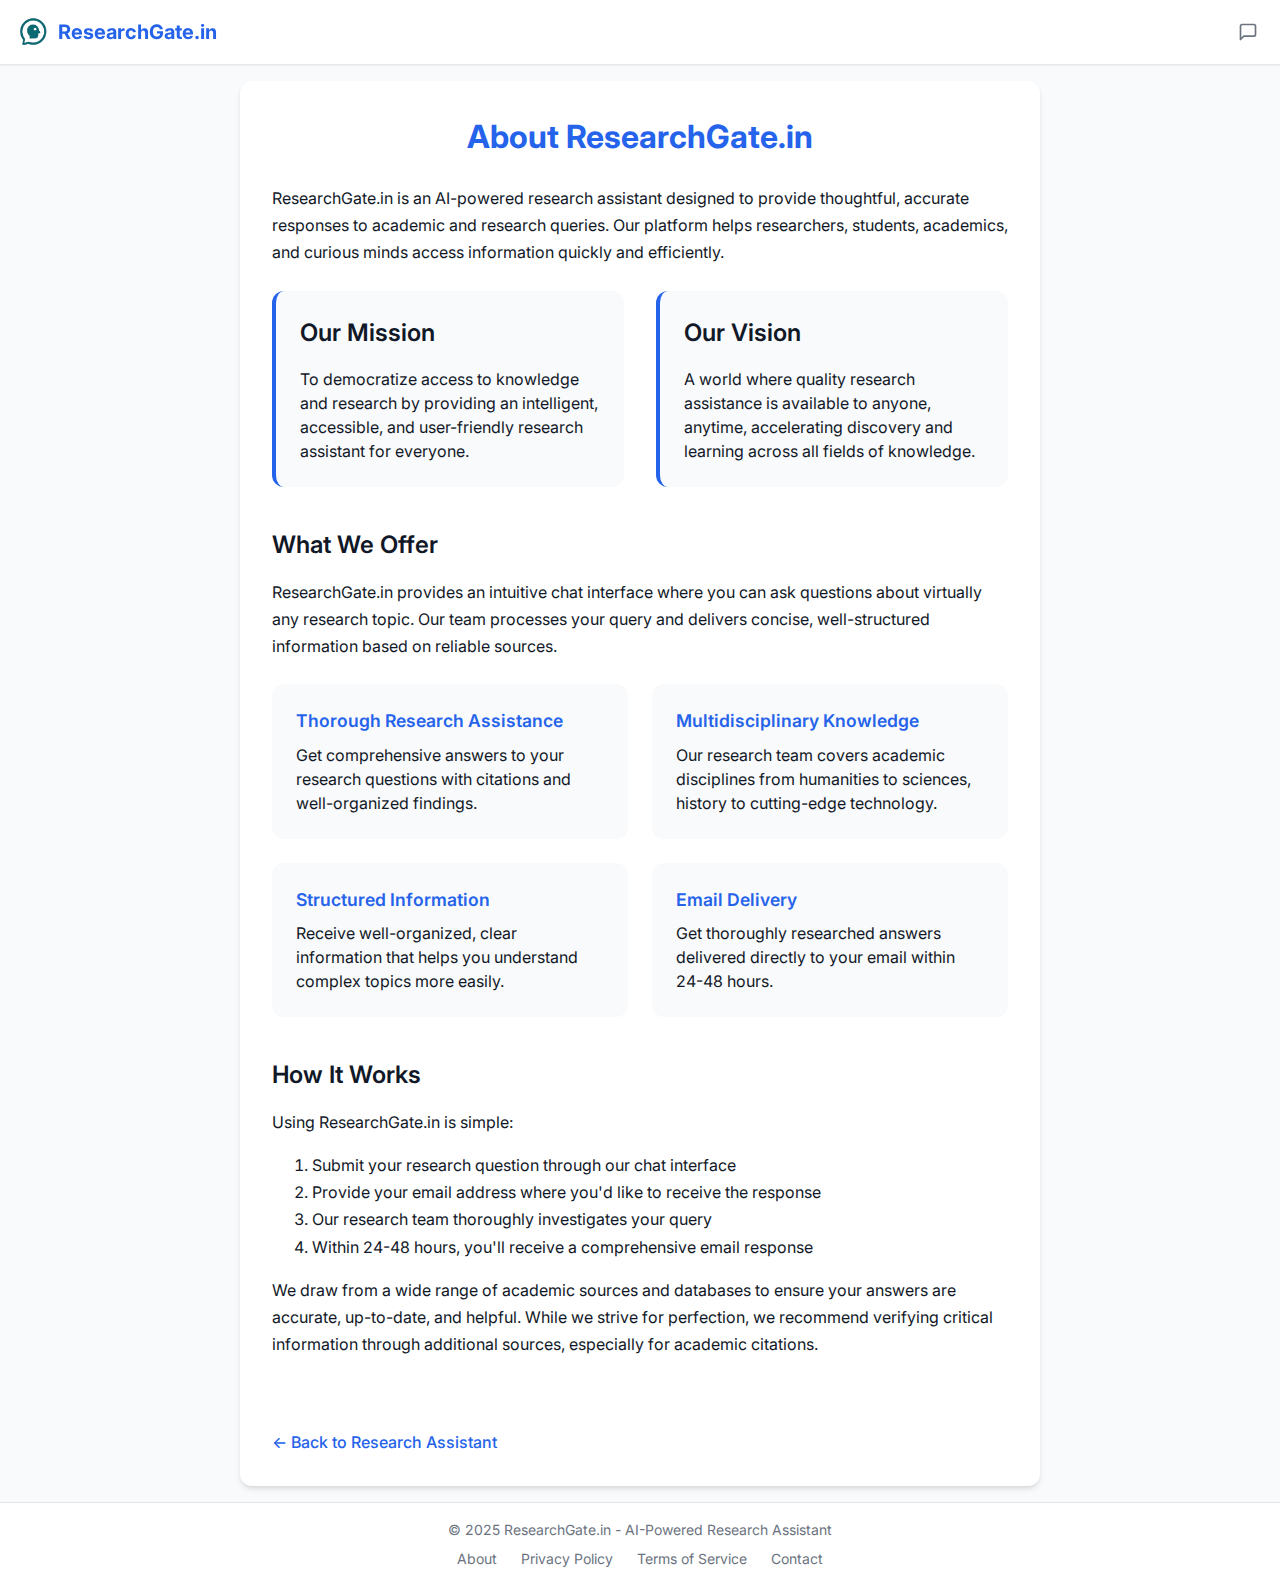
==== commit ed40ac89: "Updated about.html" ====
--- a/pages/about.html
+++ b/pages/about.html
@@ -1,6 +1,16 @@
 <!DOCTYPE html>
 <html lang="en">
 <head>
+    <!-- Google tag (gtag.js) -->
+    <script async src="https://www.googletagmanager.com/gtag/js?id=G-B6NKDKRKC3"></script>
+    <script>
+      window.dataLayer = window.dataLayer || [];
+      function gtag(){dataLayer.push(arguments);}
+      gtag('js', new Date());
+
+      gtag('config', 'G-B6NKDKRKC3');
+    </script>
+
     <meta charset="UTF-8">
     <meta name="viewport" content="width=device-width, initial-scale=1.0, maximum-scale=1.0, user-scalable=no">
     <meta name="description" content="About ResearchGate.in - Learn about our AI-powered research assistant">
@@ -281,7 +291,7 @@
                 <p class="about-text">
                     Using ResearchGate.in is simple:
                 </p>
-                <ol class="about-text">
+                <ol class="about-text" style="padding-left: 40px;">
                     <li>Submit your research question through our chat interface</li>
                     <li>Provide your email address where you'd like to receive the response</li>
                     <li>Our research team thoroughly investigates your query</li>
